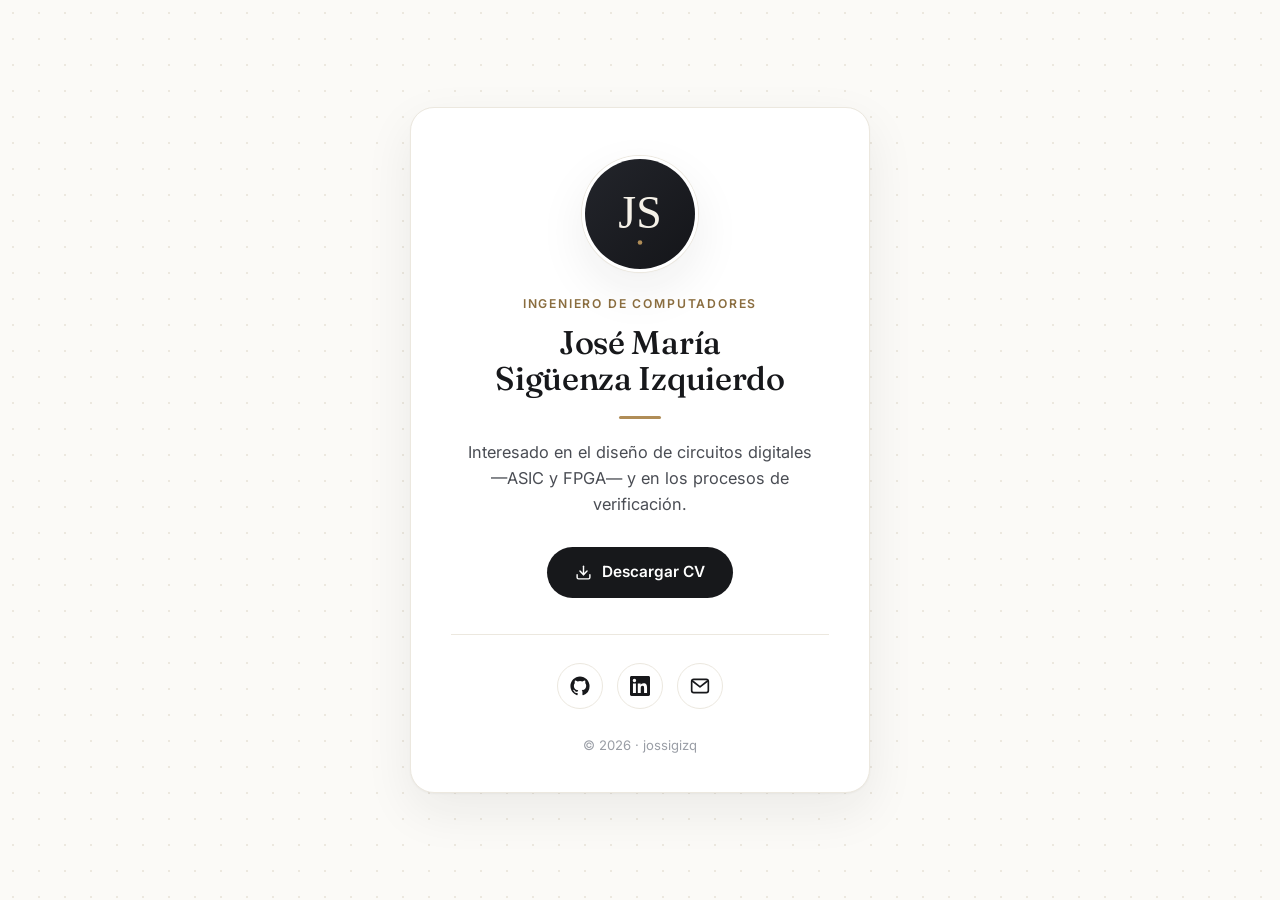
==== landing.html @ 3657c865 "Rediseno de la web personal: nueva landing minimalista - index.html pasa a ser la nueva landing (cla" ====
<!DOCTYPE html>
<html lang="es">

<head>
  <meta charset="UTF-8">
  <meta name="viewport" content="width=device-width, initial-scale=1.0">
  <title>José María Sigüenza Izquierdo</title>
  <meta name="description"
    content="Ingeniero de Computadores. Diseño de circuitos digitales (ASIC y FPGA) y verificación.">
  <link rel="icon" href="favicon_io/favicon.ico" type="image/x-icon">

  <link rel="preconnect" href="https://fonts.googleapis.com">
  <link rel="preconnect" href="https://fonts.gstatic.com" crossorigin>
  <link
    href="https://fonts.googleapis.com/css2?family=Fraunces:opsz,wght@9..144,400;9..144,500;9..144,600&family=Inter:wght@400;500;600&display=swap"
    rel="stylesheet">

  <style>
    :root {
      --bg: #FBFAF7;
      --surface: #FFFFFF;
      --ink: #17181B;
      --text: #4A4D54;
      --muted: #9A9EA6;
      --line: #ECE8DF;
      --accent: #B08D57;
      --accent-ink: #8A6D3F;
      --shadow: 0 1px 2px rgba(23, 24, 27, .04), 0 18px 50px rgba(23, 24, 27, .07);
    }

    * {
      margin: 0;
      padding: 0;
      box-sizing: border-box;
    }

    body {
      font-family: 'Inter', -apple-system, BlinkMacSystemFont, 'Segoe UI', sans-serif;
      background: var(--bg);
      color: var(--text);
      min-height: 100vh;
      display: flex;
      align-items: center;
      justify-content: center;
      padding: 28px;
      line-height: 1.6;
      -webkit-font-smoothing: antialiased;
      /* Textura sutil de puntos */
      background-image: radial-gradient(var(--line) 1px, transparent 1px);
      background-size: 26px 26px;
    }

    .card {
      background: var(--surface);
      width: 100%;
      max-width: 460px;
      border: 1px solid var(--line);
      border-radius: 24px;
      padding: 48px 40px 36px;
      text-align: center;
      box-shadow: var(--shadow);
      animation: rise .7s cubic-bezier(.2, .7, .2, 1) both;
    }

    @keyframes rise {
      from {
        opacity: 0;
        transform: translateY(16px);
      }
    }

    .avatar {
      width: 116px;
      height: 116px;
      border-radius: 50%;
      object-fit: cover;
      margin: 0 auto 22px;
      display: block;
      border: 3px solid var(--surface);
      box-shadow: 0 0 0 1px var(--line), var(--shadow);
    }

    .eyebrow {
      font-size: .76rem;
      font-weight: 600;
      letter-spacing: .15em;
      text-transform: uppercase;
      color: var(--accent-ink);
      margin-bottom: 10px;
    }

    h1 {
      font-family: 'Fraunces', Georgia, serif;
      font-weight: 500;
      font-size: 2.05rem;
      line-height: 1.1;
      letter-spacing: -.01em;
      color: var(--ink);
    }

    .divider {
      width: 42px;
      height: 3px;
      border-radius: 3px;
      background: var(--accent);
      margin: 20px auto;
    }

    .bio {
      font-size: 1.02rem;
      color: var(--text);
      max-width: 36ch;
      margin: 0 auto;
    }

    .cv {
      display: inline-flex;
      align-items: center;
      gap: 10px;
      margin: 30px 0 8px;
      padding: 13px 28px;
      background: var(--ink);
      color: #fff;
      border-radius: 999px;
      font-size: .96rem;
      font-weight: 600;
      text-decoration: none;
      transition: transform .18s ease, opacity .18s ease;
    }

    .cv:hover {
      transform: translateY(-2px);
      opacity: .92;
    }

    .cv svg {
      width: 17px;
      height: 17px;
    }

    .socials {
      display: flex;
      justify-content: center;
      gap: 14px;
      margin-top: 28px;
      padding-top: 28px;
      border-top: 1px solid var(--line);
    }

    .social {
      display: inline-flex;
      align-items: center;
      justify-content: center;
      width: 46px;
      height: 46px;
      border-radius: 50%;
      border: 1px solid var(--line);
      color: var(--ink);
      text-decoration: none;
      transition: transform .18s ease, background .18s ease, color .18s ease, border-color .18s ease;
    }

    .social:hover {
      transform: translateY(-3px);
      background: var(--ink);
      color: #fff;
      border-color: var(--ink);
    }

    .social svg {
      width: 20px;
      height: 20px;
    }

    footer {
      margin-top: 26px;
      font-size: .82rem;
      color: var(--muted);
    }

    @media (prefers-reduced-motion: reduce) {
      .card {
        animation: none;
      }
    }
  </style>
</head>

<body>

  <main class="card">
    <img class="avatar" src="avatar-monogram.svg" alt="Retrato de José María Sigüenza Izquierdo">

    <p class="eyebrow">Ingeniero de Computadores</p>
    <h1>José María<br>Sigüenza Izquierdo</h1>

    <div class="divider"></div>

    <p class="bio">
      Interesado en el diseño de circuitos digitales —ASIC y FPGA— y en los procesos de
      verificación.
    </p>

    <a class="cv" href="cv_jossigizq.pdf" target="_blank" rel="noopener">
      <svg viewBox="0 0 24 24" fill="none" stroke="currentColor" stroke-width="2"
        stroke-linecap="round" stroke-linejoin="round" aria-hidden="true">
        <path d="M21 15v4a2 2 0 0 1-2 2H5a2 2 0 0 1-2-2v-4" />
        <path d="M7 10l5 5 5-5" />
        <path d="M12 15V3" />
      </svg>
      Descargar CV
    </a>

    <nav class="socials">
      <a class="social" href="https://github.com/jossigizq" target="_blank" rel="noopener"
        aria-label="GitHub">
        <svg viewBox="0 0 24 24" fill="currentColor" aria-hidden="true">
          <path
            d="M12 .5C5.73.5.5 5.73.5 12.02c0 5.1 3.29 9.42 7.86 10.95.58.11.79-.25.79-.56 0-.27-.01-1.16-.02-2.1-3.2.7-3.88-1.37-3.88-1.37-.52-1.33-1.28-1.69-1.28-1.69-1.05-.72.08-.71.08-.71 1.16.08 1.77 1.19 1.77 1.19 1.03 1.77 2.7 1.26 3.36.96.1-.75.4-1.26.73-1.55-2.55-.29-5.24-1.28-5.24-5.69 0-1.26.45-2.29 1.19-3.1-.12-.29-.52-1.46.11-3.05 0 0 .97-.31 3.18 1.18a11 11 0 0 1 5.79 0c2.2-1.49 3.17-1.18 3.17-1.18.63 1.59.23 2.76.11 3.05.74.81 1.19 1.84 1.19 3.1 0 4.42-2.69 5.39-5.25 5.68.41.36.78 1.07.78 2.16 0 1.56-.01 2.82-.01 3.2 0 .31.21.68.8.56A11.52 11.52 0 0 0 23.5 12.02C23.5 5.73 18.27.5 12 .5Z" />
        </svg>
      </a>
      <a class="social"
        href="https://www.linkedin.com/in/jos%C3%A9-mar%C3%ADa-sig%C3%BCenza-izquierdo-6b55ab35a/"
        target="_blank" rel="noopener" aria-label="LinkedIn">
        <svg viewBox="0 0 24 24" fill="currentColor" aria-hidden="true">
          <path
            d="M20.45 20.45h-3.56v-5.57c0-1.33-.02-3.04-1.85-3.04-1.85 0-2.14 1.45-2.14 2.94v5.67H9.35V9h3.42v1.56h.05c.48-.9 1.64-1.85 3.37-1.85 3.6 0 4.27 2.37 4.27 5.46v6.28ZM5.34 7.43a2.07 2.07 0 1 1 0-4.14 2.07 2.07 0 0 1 0 4.14ZM7.12 20.45H3.56V9h3.56v11.45ZM22.22 0H1.77C.79 0 0 .77 0 1.73v20.54C0 23.23.79 24 1.77 24h20.45c.98 0 1.78-.77 1.78-1.73V1.73C24 .77 23.2 0 22.22 0Z" />
        </svg>
      </a>
      <a class="social" href="mailto:jossigizq@hotmail.com" aria-label="Email">
        <svg viewBox="0 0 24 24" fill="none" stroke="currentColor" stroke-width="2"
          stroke-linecap="round" stroke-linejoin="round" aria-hidden="true">
          <rect x="2" y="4" width="20" height="16" rx="2.5" />
          <path d="m3 6 9 7 9-7" />
        </svg>
      </a>
    </nav>

    <footer>© 2026 · jossigizq</footer>
  </main>

</body>

</html>
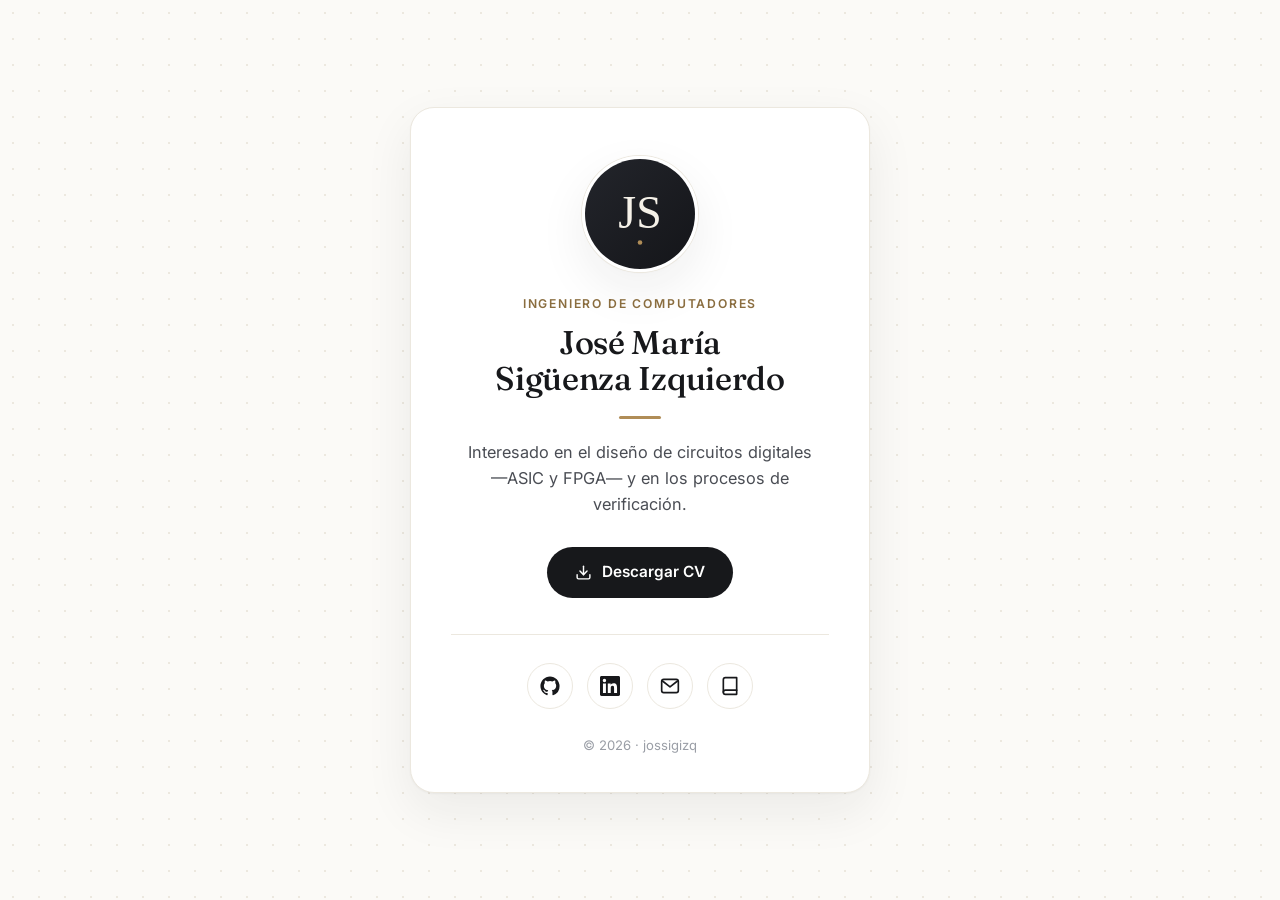
==== commit 7e2a0905: "Añade vista de libros recomendados enlazada desde la portada Nueva página libros.html con una recopi" ====
--- a/landing.html
+++ b/landing.html
@@ -7,7 +7,11 @@
   <title>José María Sigüenza Izquierdo</title>
   <meta name="description"
     content="Ingeniero de Computadores. Diseño de circuitos digitales (ASIC y FPGA) y verificación.">
-  <link rel="icon" href="favicon_io/favicon.ico" type="image/x-icon">
+  <link rel="icon" type="image/svg+xml" href="favicon.svg">
+  <link rel="icon" type="image/x-icon" href="favicon.ico" sizes="32x32">
+  <link rel="apple-touch-icon" href="apple-touch-icon.png">
+  <link rel="manifest" href="site.webmanifest">
+  <meta name="theme-color" content="#17181B">
 
   <link rel="preconnect" href="https://fonts.googleapis.com">
   <link rel="preconnect" href="https://fonts.gstatic.com" crossorigin>
@@ -234,6 +238,14 @@
           <path d="m3 6 9 7 9-7" />
         </svg>
       </a>
+      <a class="social" href="libros.html" aria-label="Libros que recomiendo"
+        title="Libros que recomiendo">
+        <svg viewBox="0 0 24 24" fill="none" stroke="currentColor" stroke-width="2"
+          stroke-linecap="round" stroke-linejoin="round" aria-hidden="true">
+          <path d="M4 19.5A2.5 2.5 0 0 1 6.5 17H20" />
+          <path d="M6.5 2H20v20H6.5A2.5 2.5 0 0 1 4 19.5v-15A2.5 2.5 0 0 1 6.5 2z" />
+        </svg>
+      </a>
     </nav>
 
     <footer>© 2026 · jossigizq</footer>
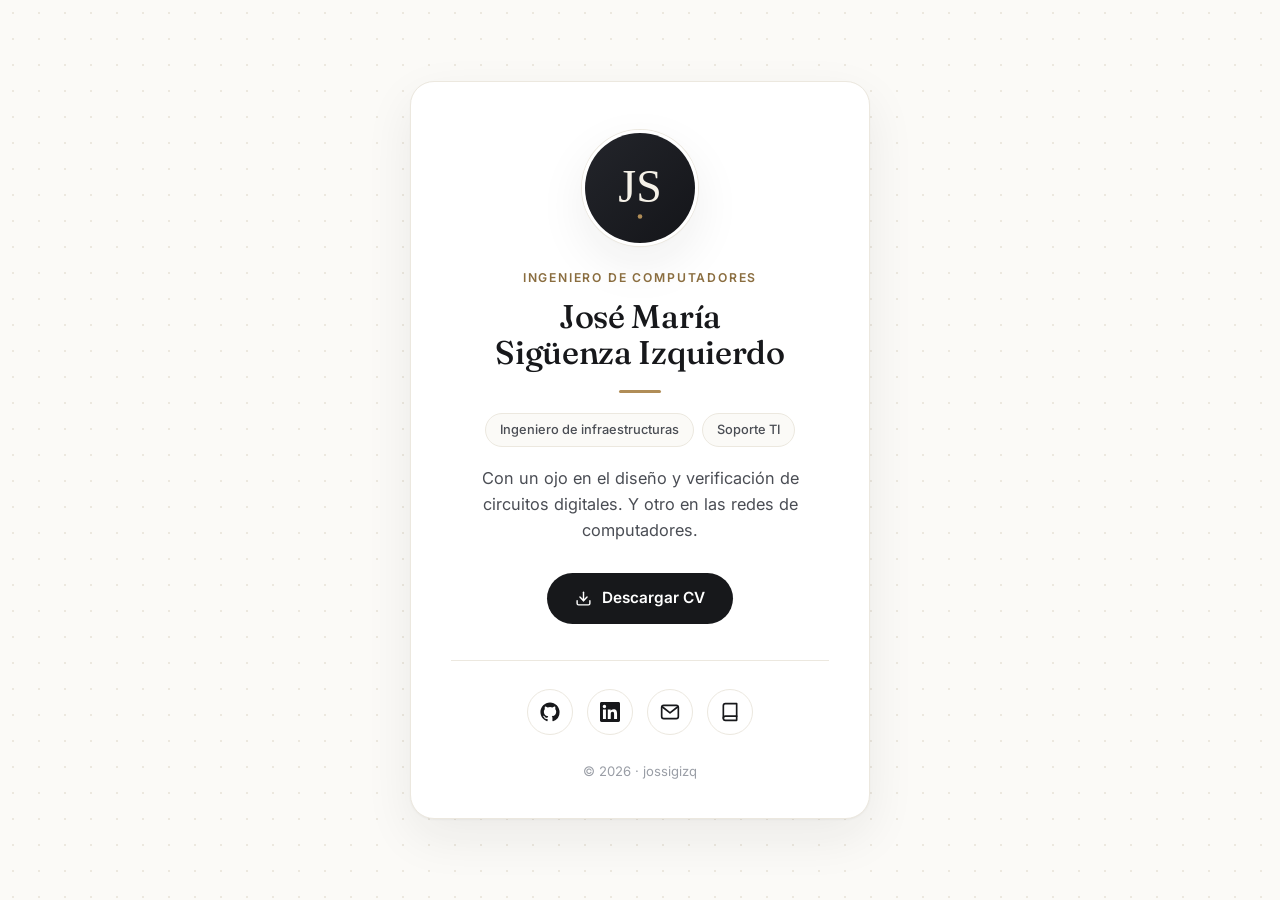
==== commit 4b0ffb8c: "Amplía la biblioteca y la portada; añade el CV actualizado - libros.html: vista de biblioteca en mos" ====
--- a/landing.html
+++ b/landing.html
@@ -108,6 +108,24 @@
       border-radius: 3px;
       background: var(--accent);
       margin: 20px auto;
+    }
+
+    .roles {
+      display: flex;
+      flex-wrap: wrap;
+      justify-content: center;
+      gap: 8px;
+      margin: 0 auto 18px;
+    }
+
+    .role {
+      font-size: .8rem;
+      font-weight: 500;
+      padding: 6px 14px;
+      border-radius: 999px;
+      background: var(--bg);
+      color: var(--text);
+      border: 1px solid var(--line);
     }
 
     .bio {
@@ -200,9 +218,14 @@
 
     <div class="divider"></div>
 
+    <div class="roles">
+      <span class="role">Ingeniero de infraestructuras</span>
+      <span class="role">Soporte TI</span>
+    </div>
+
     <p class="bio">
-      Interesado en el diseño de circuitos digitales —ASIC y FPGA— y en los procesos de
-      verificación.
+      Con un ojo en el diseño y verificación de circuitos digitales. Y otro en las
+      redes de computadores.
     </p>
 
     <a class="cv" href="cv_jossigizq.pdf" target="_blank" rel="noopener">
